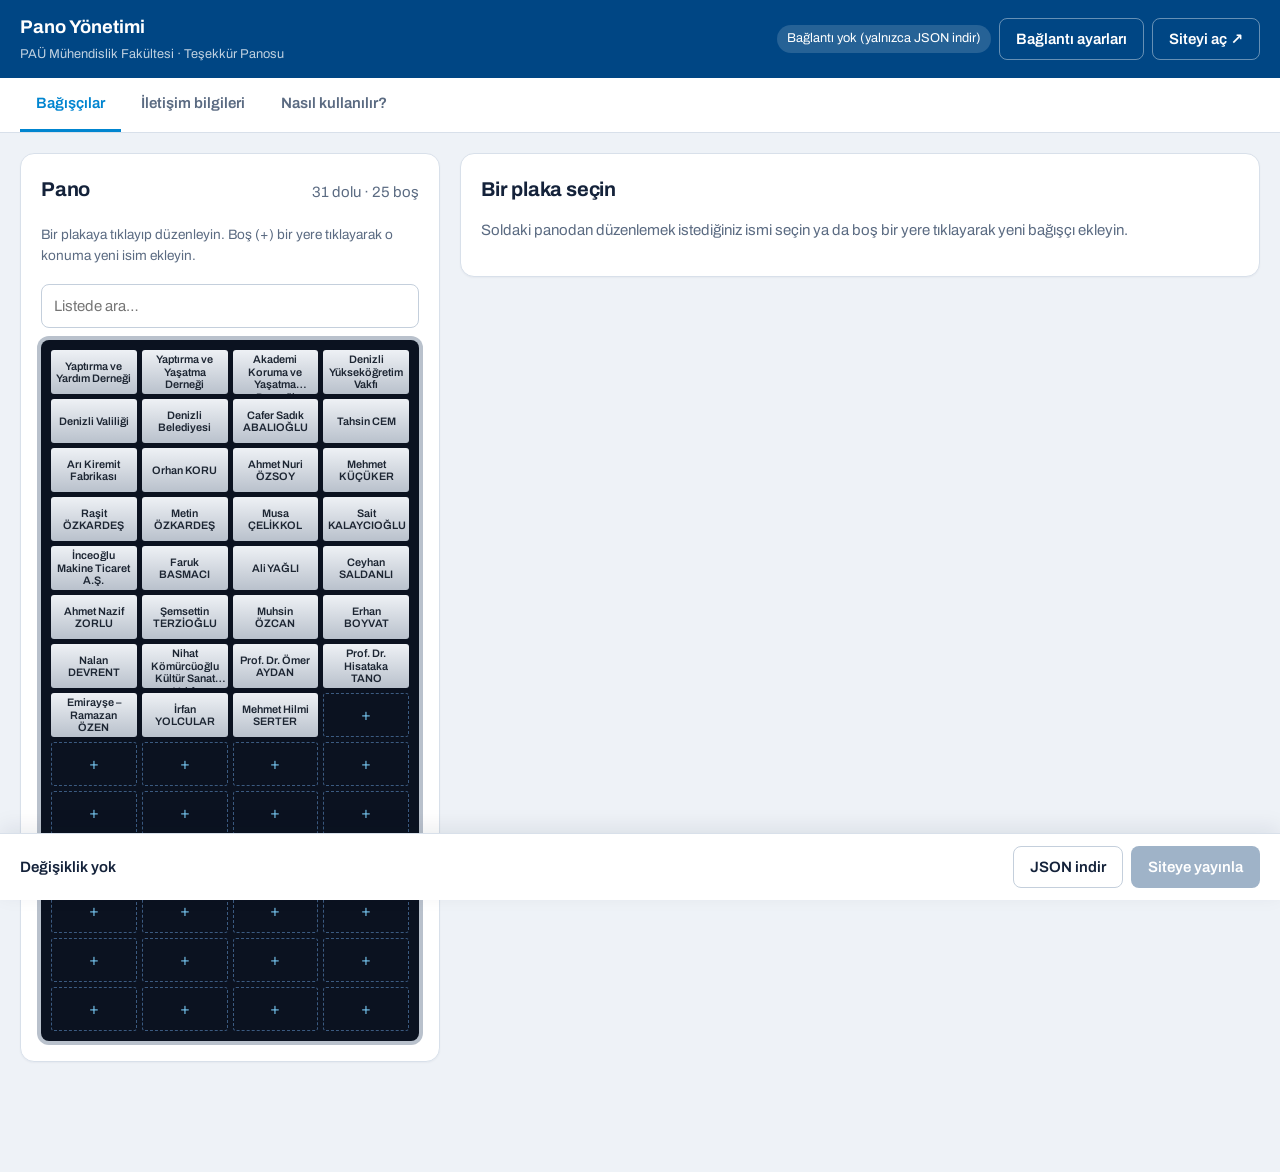
==== yonetim/index.html @ cf20b3f2 "PAÜ MF Teşekkür Panosu: ilk yayın Co-Authored-By: Claude Opus 5.5 <noreply@anthropic.com>" ====
<!doctype html>
<html lang="tr">
<head>
  <meta charset="utf-8">
  <meta name="viewport" content="width=device-width, initial-scale=1">
  <meta name="robots" content="noindex, nofollow">
  <title>Pano Yönetimi · PAÜ MF</title>
  <link rel="stylesheet" href="../css/tokens.css">
  <link rel="stylesheet" href="yonetim.css">
  <script type="module" src="yonetim.js"></script>
</head>
<body>
  <header class="ust">
    <div>
      <strong>Pano Yönetimi</strong>
      <span class="alt-yazi">PAÜ Mühendislik Fakültesi · Teşekkür Panosu</span>
    </div>
    <div class="ust__sag">
      <span class="baglanti" id="baglanti-durum">Bağlantı yok</span>
      <button type="button" class="dugme ikincil" id="ayarlar-ac">Bağlantı ayarları</button>
      <a class="dugme ikincil" href="../" target="_blank" rel="noopener">Siteyi aç ↗</a>
    </div>
  </header>

  <nav class="sekmeler" aria-label="Bölümler">
    <button type="button" class="sekme" aria-pressed="true" data-sekme="pano">Bağışçılar</button>
    <button type="button" class="sekme" aria-pressed="false" data-sekme="site">İletişim bilgileri</button>
    <button type="button" class="sekme" aria-pressed="false" data-sekme="yardim">Nasıl kullanılır?</button>
  </nav>

  <main>
    <!-- ============ BAĞIŞÇILAR ============ -->
    <section data-bolum="pano" class="duzen">
      <div class="sol">
        <div class="kart">
          <div class="kart__baslik">
            <h2>Pano</h2>
            <span class="soluk" id="pano-ozet"></span>
          </div>
          <p class="soluk kucuk">Bir plakaya tıklayıp düzenleyin. Boş (+) bir yere tıklayarak o konuma yeni isim ekleyin.</p>
          <input type="search" id="liste-ara" placeholder="Listede ara…" class="girdi">
          <div class="mini-pano" id="mini-pano"></div>
        </div>
      </div>

      <div class="sag">
        <div class="kart" id="bos-durum">
          <h2>Bir plaka seçin</h2>
          <p class="soluk">Soldaki panodan düzenlemek istediğiniz ismi seçin ya da boş bir yere tıklayarak yeni bağışçı ekleyin.</p>
        </div>

        <form class="kart" id="form" hidden novalidate>
          <div class="kart__baslik">
            <h2 id="form-baslik">Bağışçı</h2>
            <button type="button" class="dugme tehlike kucuk" id="sil">Panodan kaldır</button>
          </div>

          <fieldset>
            <legend>Plaka</legend>
            <label>Panodaki ad <span class="zorunlu">*</span>
              <input name="ad" class="girdi" required maxlength="120" placeholder="Ör. Raşit Özkardeş">
              <small>Fiziksel panoda yazdığı gibi. Kişilerde soyadı sitede otomatik BÜYÜK harf yazılır.</small>
            </label>
            <label>Kısa ad (isteğe bağlı)
              <input name="kisaAd" class="girdi" maxlength="60" placeholder="Uzun kurum adları için plakadaki kısa hâl">
            </label>
            <div class="satir3">
              <label>Tür
                <select name="tur" class="girdi">
                  <option value="kisi">Kişi</option>
                  <option value="kurum">Kurum / şirket</option>
                  <option value="dernek-vakif">Dernek / vakıf</option>
                </select>
              </label>
              <label>Satır (1–14)
                <input name="satir" type="number" min="1" max="14" class="girdi" required>
              </label>
              <label>Sütun (1–4)
                <input name="sutun" type="number" min="1" max="4" class="girdi" required>
              </label>
            </div>
            <p class="kucuk soluk">Bağlantı kimliği: <code id="kimlik">–</code> <span id="kimlik-not"></span></p>
          </fieldset>

          <fieldset>
            <legend>Fakülteye katkısı</legend>
            <div id="katki-liste" class="tekrar"></div>
            <button type="button" class="dugme ikincil kucuk" data-ekle="katki">+ Katkı ekle</button>
          </fieldset>

          <fieldset>
            <legend>Hakkında</legend>
            <div class="satir3">
              <label>Unvan / meslek
                <input name="unvan" class="girdi" maxlength="80" placeholder="Ör. Sanayici">
              </label>
              <label>Doğum yılı
                <input name="dogum" class="girdi" inputmode="numeric" maxlength="4" placeholder="Ör. 1920">
              </label>
              <label>Vefat yılı
                <input name="vefat" class="girdi" inputmode="numeric" maxlength="4" placeholder="Hayattaysa boş">
              </label>
            </div>
            <label>Tek satır özet
              <input name="ozet" class="girdi" maxlength="160" placeholder="Paylaşım önizlemesinde ve sayfanın üstünde görünür">
            </label>
            <label>Biyografi
              <textarea name="biyografi" class="girdi" rows="8" placeholder="Paragrafları boş bir satırla ayırın. Kendi cümlelerimizle yazın, başka siteden kopyalamayın."></textarea>
            </label>
          </fieldset>

          <fieldset>
            <legend>Kaynaklar</legend>
            <div id="kaynak-liste" class="tekrar"></div>
            <button type="button" class="dugme ikincil kucuk" data-ekle="kaynak">+ Kaynak ekle</button>
          </fieldset>

          <fieldset>
            <legend>Fotoğraf</legend>
            <div class="foto-alan">
              <div class="foto-onizleme" id="foto-onizleme">–</div>
              <div>
                <label class="onay"><input type="checkbox" id="foto-izin"> Aile / kurumdan fotoğraf izni alındı</label>
                <input type="file" id="foto-dosya" accept="image/*" disabled>
                <button type="button" class="dugme ikincil kucuk" id="foto-kaldir" hidden>Fotoğrafı kaldır</button>
                <small>İnternetten bulunan fotoğraf eklemeyin. Fotoğraf otomatik küçültülür (WebP).</small>
              </div>
            </div>
          </fieldset>

          <fieldset>
            <legend>Yayın</legend>
            <label>Araştırma durumu
              <select name="durum" class="girdi">
                <option value="dogrulandi">Doğrulandı (belge / resmi kaynak var)</option>
                <option value="ekip-notu">Kaynak bekleniyor</option>
                <option value="eksik">Bilgi eksik</option>
              </select>
            </label>
            <label class="onay"><input type="checkbox" name="yayinla"> Biyografiyi canlı sitede göster</label>
            <small>Hayattaki kişilerin biyografisi kendi onayları olmadan açılmaz. Kapalıyken sitede yalnızca ad ve katkı görünür; <code>?demo=1</code> ile hepsi görünür.</small>
          </fieldset>

          <div class="form-alt">
            <span class="hata" id="form-hata" role="alert"></span>
            <button type="button" class="dugme ikincil" id="vazgec">Vazgeç</button>
            <button type="submit" class="dugme birincil">Değişikliği uygula</button>
          </div>
        </form>
      </div>
    </section>

    <!-- ============ SİTE / İLETİŞİM ============ -->
    <section data-bolum="site" hidden>
      <form class="kart dar" id="site-form">
        <h2>İletişim bilgileri</h2>
        <p class="soluk">“Fakülteye katkı sunun” butonuna basınca açılan pencerede görünür.</p>
        <label>Başlık <input name="baslik" class="girdi"></label>
        <label>Açıklama <textarea name="aciklama" class="girdi" rows="3"></textarea></label>
        <div class="satir2">
          <label>Telefon <input name="telefon" class="girdi"></label>
          <label>E-posta <input name="eposta" type="email" class="girdi"></label>
        </div>
        <label>Adres <input name="adres" class="girdi"></label>
        <div class="form-alt"><button type="submit" class="dugme birincil">Değişikliği uygula</button></div>
      </form>
    </section>

    <!-- ============ YARDIM ============ -->
    <section data-bolum="yardim" hidden>
      <div class="kart dar yardim">
        <h2>Nasıl kullanılır?</h2>
        <ol>
          <li><strong>İsim eklemek:</strong> “Bağışçılar” sekmesinde panodaki boş (+) yere tıklayın, formu doldurun, <em>Değişikliği uygula</em>’ya basın.</li>
          <li><strong>İsim düzenlemek:</strong> Plakaya tıklayın, değiştirin, <em>Değişikliği uygula</em>.</li>
          <li><strong>İsim kaldırmak:</strong> Plakayı seçip <em>Panodan kaldır</em>.</li>
          <li><strong>Yayınlamak:</strong> Alttaki çubukta <em>Siteye yayınla</em>’ya basın. Site 1–2 dakika içinde güncellenir. Yayınlamadan sayfayı kapatırsanız değişiklikler kaybolur.</li>
        </ol>
        <h3>İlk kurulum (bir kez)</h3>
        <p>Yayınlamak için bu bilgisayarın GitHub’a bağlanması gerekir. Proje sorumlusundan bir <strong>erişim anahtarı (token)</strong> alın ve <em>Bağlantı ayarları</em>’na girin. Anahtar yalnızca bu tarayıcıda saklanır; ortak bilgisayarlarda iş bitince <em>Bağlantıyı kes</em>’e basın.</p>
        <p>Bağlantı yoksa <em>JSON indir</em> ile dosyayı indirip proje sorumlusuna gönderebilirsiniz.</p>
        <h3>Kurallar</h3>
        <ul>
          <li>Biyografiler kendi cümlelerimizle yazılır; başka siteden metin kopyalanmaz.</li>
          <li>Fotoğraf yalnızca aile/kurum izniyle eklenir.</li>
          <li>Cenaze, sağlık, aile içi olaylar gibi özel ayrıntılar yazılmaz.</li>
          <li>İç notlar buraya yazılmaz: bu dosyalar herkese açıktır.</li>
        </ul>
      </div>
    </section>
  </main>

  <!-- Alt çubuk -->
  <div class="yayin-cubugu" id="yayin-cubugu">
    <span id="degisiklik-yazi">Değişiklik yok</span>
    <div>
      <button type="button" class="dugme ikincil" id="json-indir">JSON indir</button>
      <button type="button" class="dugme birincil" id="yayinla" disabled>Siteye yayınla</button>
    </div>
  </div>

  <!-- Bağlantı ayarları -->
  <dialog id="ayarlar">
    <form method="dialog" class="kart" id="ayar-form">
      <h2>GitHub bağlantısı</h2>
      <p class="soluk kucuk">Sitenin kodunun bulunduğu depo. Token, yalnızca bu depoya “Contents: Read and write” izni olan <em>fine-grained</em> bir anahtar olmalı.</p>
      <div class="satir2">
        <label>Kullanıcı / kurum <input name="sahip" class="girdi" placeholder="ör. pau-mf" required></label>
        <label>Depo adı <input name="depo" class="girdi" placeholder="ör. tesekkur-panosu" required></label>
      </div>
      <div class="satir2">
        <label>Dal <input name="dal" class="girdi" value="main"></label>
        <label>Token <input name="token" type="password" class="girdi" autocomplete="off" placeholder="github_pat_…"></label>
      </div>
      <p class="hata" id="ayar-hata" role="alert"></p>
      <div class="form-alt">
        <button type="button" class="dugme tehlike" id="baglanti-kes">Bağlantıyı kes</button>
        <button value="iptal" class="dugme ikincil" formnovalidate>Kapat</button>
        <button type="button" class="dugme birincil" id="baglan">Bağlan ve test et</button>
      </div>
    </form>
  </dialog>

  <div class="bildirim" id="bildirim" role="status" aria-live="polite"></div>
</body>
</html>
---- css/tokens.css ----
/* =========================================================
   TASARIM DEĞİŞKENLERİ — renk, font, boşluk için TEK yer.
   Malzeme: fiziksel panonun gümüş plakaları ve siyah kadifesi,
   zemin: PAÜ logosunun laciverti.
   ========================================================= */

/* Archivo (değişken: kalınlık + genişlik). Başlıklar geniş kesim = plaka yazısı. */
@font-face {
  font-family: "Archivo";
  src: url("../assets/fonts/archivo-latin-wdth-normal.woff2") format("woff2");
  font-weight: 100 900; font-stretch: 62% 125%; font-display: swap;
  unicode-range: U+0000-00FF, U+0131, U+0152-0153, U+02BB-02BC, U+02C6, U+02DA, U+02DC, U+2000-206F, U+20AC, U+2122, U+2191, U+2193, U+2212, U+2215, U+FEFF, U+FFFD;
}
@font-face {
  font-family: "Archivo";
  src: url("../assets/fonts/archivo-latin-ext-wdth-normal.woff2") format("woff2");
  font-weight: 100 900; font-stretch: 62% 125%; font-display: swap;
  unicode-range: U+0100-02AF, U+0304, U+0308, U+0329, U+1E00-1E9F, U+1EF2-1EFF, U+2020, U+20A0-20AB, U+20AD-20C0, U+2113, U+2C60-2C7F, U+A720-A7FF;
}

:root {
  /* PAÜ kurumsal — pau.edu.tr ve logo */
  --pau-mavi: #0085d0;         /* pau.edu.tr ana mavi: etkileşim */
  --pau-lacivert: #004684;     /* pau.edu.tr koyu mavi */
  --pau-logo: #154280;         /* logodaki lacivert */
  --mavi-acik: #6cc0f0;        /* koyu zeminde bağlantı / odak */

  /* Zemin: logo laciverti (siyah değil) */
  --zemin: #0b1f3f;
  --zemin-2: #10294f;
  --cizgi: rgba(201, 209, 219, 0.16);
  --cizgi-guclu: rgba(201, 209, 219, 0.32);

  /* Pano: siyah kadife + gümüş */
  --kadife: #07090d;
  --plaka-1: #eef1f5;
  --plaka-2: #b9c1cc;
  --plaka-3: #d6dce4;
  --plaka-yazi: #1d2633;
  --plaka-yazi-soluk: #4a5566;
  --gumus: #c9d1db;

  /* Metin */
  --yazi: #f1f4f8;
  --yazi-soluk: #a8b7cb;

  /* Tipografi: tek aile, iki genişlik */
  --font: "Archivo", "Segoe UI", system-ui, -apple-system, sans-serif;
  --genis: 125%;               /* başlıklar */
  --yari-genis: 112%;

  /* Ölçek (1.25) */
  --t-kucuk: .8rem;
  --t-govde: 1rem;
  --t-buyuk: 1.25rem;
  --t-h3: 1.56rem;
  --t-h2: clamp(1.95rem, 6vw, 3.05rem);
  --t-h1: clamp(2.7rem, 11.5vw, 6.2rem);

  /* Boşluk ve ölçüler */
  --kenar: clamp(16px, 4vw, 40px);
  --icerik: 1120px;
  --okuma: 640px;

  /* Hareket */
  --yumusak: cubic-bezier(.2, .7, .2, 1);
  --hizli: 180ms;
}
---- yonetim/yonetim.css ----
/* Yönetim paneli — sade, okunaklı, personel için. */
* { box-sizing: border-box; }
body {
  margin: 0; padding-bottom: 90px;
  font-family: var(--font); font-size: 15px; line-height: 1.5;
  background: #eef2f7; color: #14223a;
}
h1, h2, h3 { font-family: var(--font); margin: 0 0 8px; letter-spacing: -.01em; }
h2 { font-size: 1.25rem; }
h3 { font-size: 1rem; margin-top: 20px; }
code { background: #e4eaf2; padding: 1px 6px; border-radius: 4px; font-size: .85em; }
.soluk { color: #5b6b82; }
.kucuk { font-size: .85rem; }
.zorunlu { color: #c0392b; }
[hidden] { display: none !important; }

.ust {
  display: flex; flex-wrap: wrap; gap: 12px; align-items: center; justify-content: space-between;
  padding: 14px 20px;
  background: var(--pau-lacivert); color: #fff;
}
.ust strong { font-family: var(--font); font-size: 1.15rem; display: block; }
.alt-yazi { font-size: .8rem; opacity: .75; }
.ust__sag { display: flex; flex-wrap: wrap; gap: 8px; align-items: center; }
.baglanti { font-size: .8rem; padding: 4px 10px; border-radius: 999px; background: rgba(255,255,255,.15); }
.baglanti.var { background: #1e9e63; }

.sekmeler { display: flex; gap: 4px; padding: 0 20px; background: #fff; border-bottom: 1px solid #d8e0ea; overflow-x: auto; }
.sekme { border: 0; background: none; padding: 14px 16px; font: inherit; font-weight: 600; color: #5b6b82; border-bottom: 3px solid transparent; cursor: pointer; white-space: nowrap; }
.sekme[aria-pressed="true"] { color: var(--pau-mavi); border-color: var(--pau-mavi); }

main { padding: 20px; max-width: 1280px; margin: 0 auto; }
.duzen { display: grid; gap: 20px; }
@media (min-width: 1000px) { .duzen { grid-template-columns: 420px 1fr; align-items: start; } .sol { position: sticky; top: 16px; } }

.kart { background: #fff; border: 1px solid #d8e0ea; border-radius: 14px; padding: 20px; box-shadow: 0 1px 2px rgba(10,30,60,.04); }
.kart.dar { max-width: 720px; }
.kart__baslik { display: flex; justify-content: space-between; align-items: center; gap: 12px; margin-bottom: 4px; }

.girdi {
  width: 100%; padding: 10px 12px; margin-top: 4px;
  border: 1px solid #c4cfdc; border-radius: 8px; background: #fff;
  font: inherit; color: inherit;
}
.girdi:focus { outline: none; border-color: var(--pau-mavi); box-shadow: 0 0 0 3px rgba(0,133,208,.18); }
textarea.girdi { resize: vertical; line-height: 1.6; }
label { display: block; font-weight: 600; font-size: .88rem; margin-top: 12px; }
label small, fieldset > small, .foto-alan small { display: block; font-weight: 400; color: #5b6b82; font-size: .8rem; margin-top: 4px; }
label.onay { display: flex; gap: 8px; align-items: center; font-weight: 500; }
fieldset { border: 0; border-top: 1px solid #e3e9f1; margin: 18px 0 0; padding: 14px 0 0; }
legend { font-family: var(--font); font-weight: 600; color: var(--pau-lacivert); padding-right: 8px; }
.satir2, .satir3 { display: grid; gap: 0 12px; }
@media (min-width: 600px) { .satir2 { grid-template-columns: 1fr 1fr; } .satir3 { grid-template-columns: 1.4fr 1fr 1fr; } }

.tekrar { display: grid; gap: 8px; margin: 8px 0; }
.tekrar__satir { display: grid; grid-template-columns: 110px 1fr auto; gap: 8px; align-items: center; }
.tekrar__satir .girdi { margin: 0; }
.tekrar__satir.kaynak { grid-template-columns: 1fr 1fr auto; }
@media (max-width: 600px) { .tekrar__satir, .tekrar__satir.kaynak { grid-template-columns: 1fr auto; } .tekrar__satir .girdi:first-child { grid-column: 1 / -1; } }

.dugme {
  display: inline-flex; align-items: center; justify-content: center; gap: 6px;
  padding: 9px 16px; border-radius: 8px; border: 1px solid transparent;
  font: inherit; font-weight: 600; cursor: pointer; text-decoration: none; white-space: nowrap;
}
.dugme.kucuk { padding: 6px 12px; font-size: .85rem; }
.dugme.birincil { background: var(--pau-mavi); color: #fff; }
.dugme.birincil:hover { background: var(--pau-lacivert); }
.dugme.birincil:disabled { background: #9fb3c8; cursor: not-allowed; }
.dugme.ikincil { background: #fff; color: #14223a; border-color: #c4cfdc; }
.ust .dugme.ikincil { background: transparent; color: #fff; border-color: rgba(255,255,255,.4); }
.dugme.ikincil:hover { border-color: var(--pau-mavi); }
.dugme.tehlike { background: #fff; color: #b42318; border-color: #f1b8b2; }
.dugme.tehlike:hover { background: #fdecea; }
.dugme.sil-satir { padding: 6px 10px; color: #b42318; background: none; border-color: #e3e9f1; }

.form-alt { display: flex; flex-wrap: wrap; gap: 10px; align-items: center; justify-content: flex-end; margin-top: 22px; }
.hata { color: #b42318; font-weight: 600; margin-right: auto; }

/* Mini pano */
.mini-pano {
  display: grid; grid-template-columns: repeat(4, 1fr); gap: 5px;
  margin-top: 12px; padding: 10px; border-radius: 8px;
  background: #0b1220; box-shadow: 0 0 0 4px #b9c1cc;
}
.hucre {
  height: 44px; padding: 3px 5px; border-radius: 3px; border: 0; cursor: pointer;
  font: inherit; font-size: .68rem; line-height: 1.15; font-weight: 600; text-align: center;
  background: linear-gradient(180deg, #eef1f5, #b9c1cc); color: #1d2633;
  overflow: hidden; display: -webkit-box; -webkit-line-clamp: 3; -webkit-box-orient: vertical;
}
.hucre.bos { background: transparent; border: 1px dashed #3b5a80; color: #7fd3ff; font-size: 1rem; font-weight: 300; display: block; }
.hucre.secili { outline: 3px solid var(--mavi-acik); outline-offset: 1px; }
.hucre.degisti { box-shadow: inset 0 0 0 2px #f5b400; }
.hucre.soluk-h { opacity: .25; }
.hucre:focus-visible { outline: 3px solid #f5b400; }

.foto-alan { display: flex; gap: 16px; align-items: flex-start; }
.foto-onizleme { width: 96px; height: 96px; flex: none; border-radius: 50%; background: #e4eaf2; display: grid; place-items: center; overflow: hidden; color: #5b6b82; }
.foto-onizleme img { width: 100%; height: 100%; object-fit: cover; }
#foto-dosya { margin: 8px 0; display: block; }

.yayin-cubugu {
  position: fixed; left: 0; right: 0; bottom: 0; z-index: 10;
  display: flex; flex-wrap: wrap; gap: 10px; align-items: center; justify-content: space-between;
  padding: 12px 20px; background: #fff; border-top: 1px solid #d8e0ea;
  box-shadow: 0 -6px 20px rgba(10,30,60,.08);
}
.yayin-cubugu > div { display: flex; gap: 8px; }
.yayin-cubugu.var { background: #fff8e1; border-color: #f5d27a; }
#degisiklik-yazi { font-weight: 600; }

dialog { border: 0; padding: 0; border-radius: 16px; width: min(640px, calc(100vw - 24px)); box-shadow: 0 30px 80px rgba(0,0,0,.35); }
dialog::backdrop { background: rgba(10, 20, 40, .55); }
dialog .kart { border: 0; }

.bildirim {
  position: fixed; left: 50%; bottom: 84px; z-index: 20; transform: translate(-50%, 20px);
  padding: 12px 18px; border-radius: 10px; background: #14223a; color: #fff; font-weight: 600;
  opacity: 0; pointer-events: none; transition: opacity .25s, transform .25s; max-width: calc(100vw - 32px);
}
.bildirim.acik { opacity: 1; transform: translate(-50%, 0); }
.bildirim.hata-b { background: #b42318; }

.yardim li { margin-bottom: 8px; }
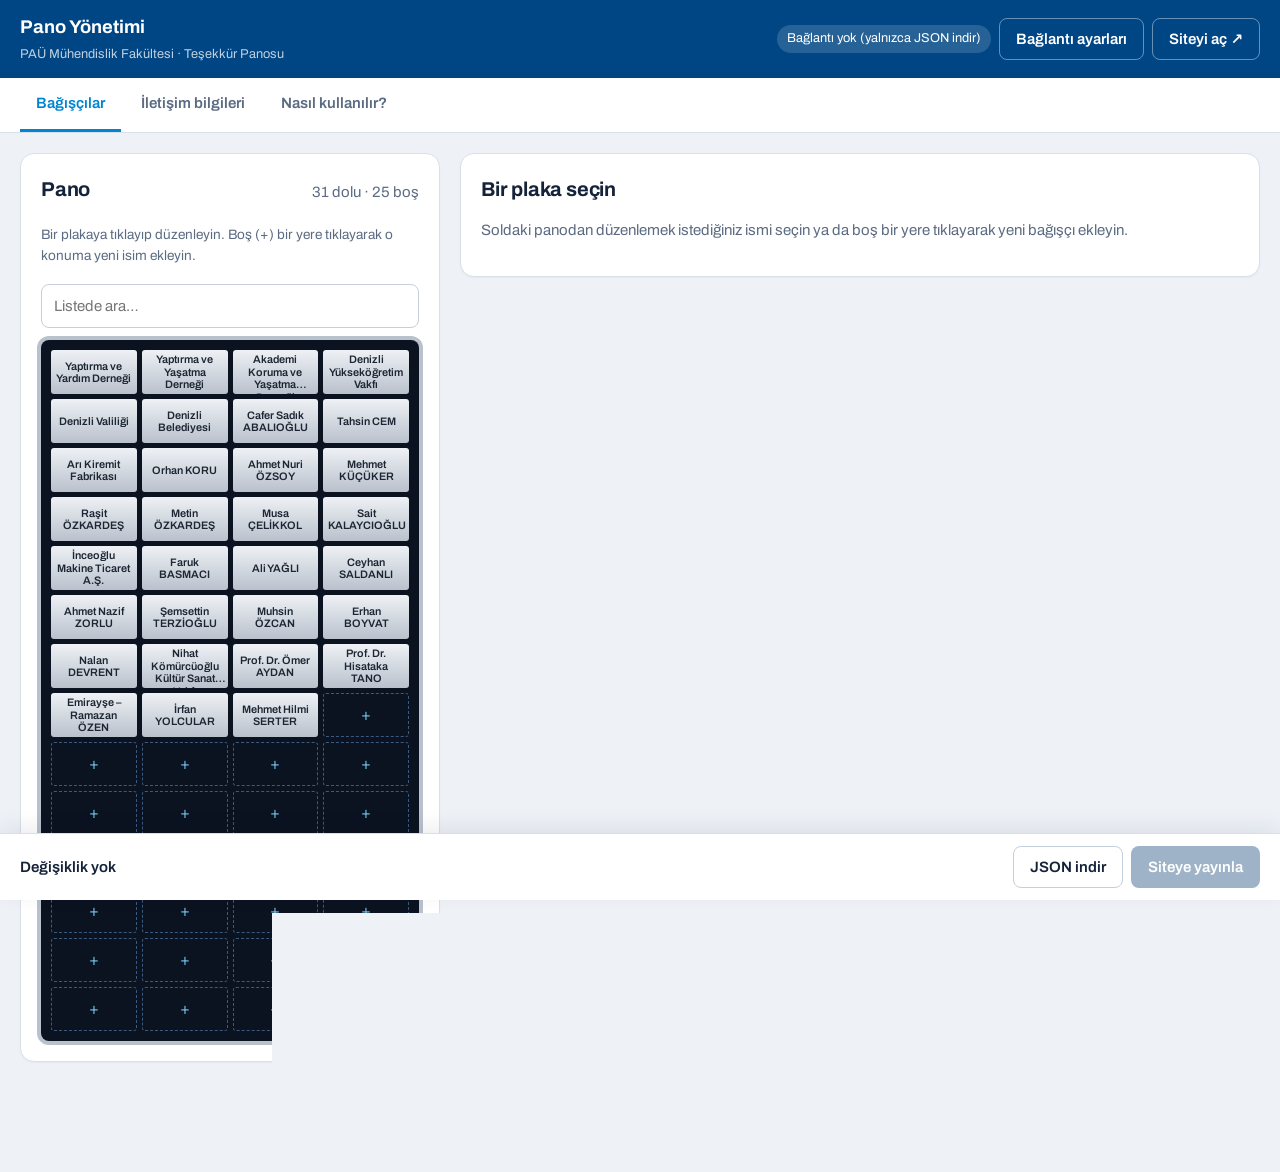
==== commit d3b946f8: "Demo modu kaldırıldı; alt bilgide personel bağlantısı Co-Authored-By: Claude Opus 5.5 <noreply@anthr" ====
--- a/yonetim/index.html
+++ b/yonetim/index.html
@@ -5,6 +5,7 @@
   <meta name="viewport" content="width=device-width, initial-scale=1">
   <meta name="robots" content="noindex, nofollow">
   <title>Pano Yönetimi · PAÜ MF</title>
+  <link rel="icon" href="../assets/logo/muhendislik-logo.webp" type="image/webp">
   <link rel="stylesheet" href="../css/tokens.css">
   <link rel="stylesheet" href="yonetim.css">
   <script type="module" src="yonetim.js"></script>
@@ -138,7 +139,7 @@
               </select>
             </label>
             <label class="onay"><input type="checkbox" name="yayinla"> Biyografiyi canlı sitede göster</label>
-            <small>Hayattaki kişilerin biyografisi kendi onayları olmadan açılmaz. Kapalıyken sitede yalnızca ad ve katkı görünür; <code>?demo=1</code> ile hepsi görünür.</small>
+            <small>Hayattaki kişilerin biyografisi kendi onayları olmadan açılmaz. Kapalıyken sitede yalnızca ad ve katkı görünür. Kişi ya da ailesi itiraz ederse bu kutuyu kapatın.</small>
           </fieldset>
 
           <div class="form-alt">
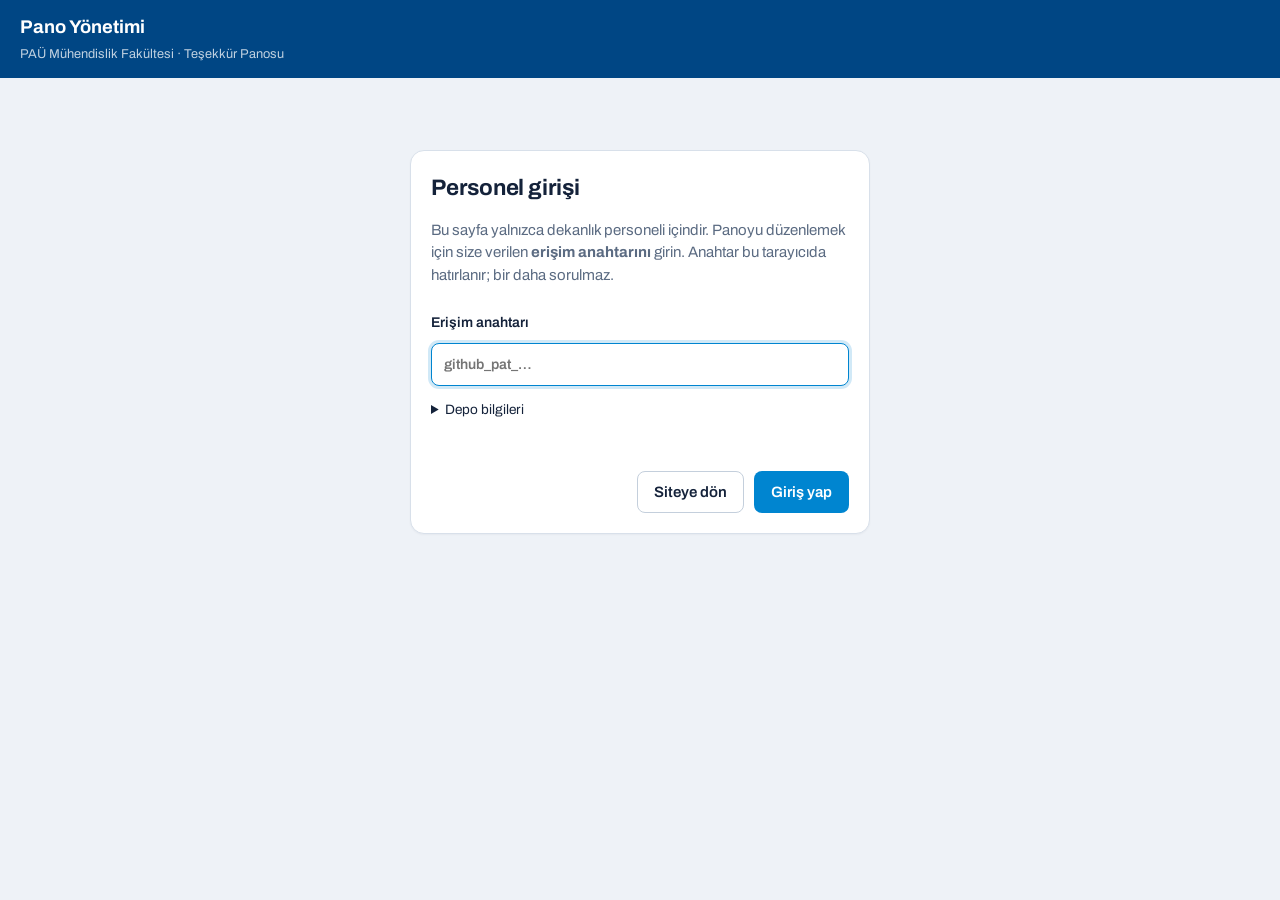
==== commit 38404b6c: "Yönetim paneli: erişim anahtarı olmadan kilitli Co-Authored-By: Claude Opus 5.5 <noreply@anthropic.c" ====
--- a/yonetim/index.html
+++ b/yonetim/index.html
@@ -10,7 +10,7 @@
   <link rel="stylesheet" href="yonetim.css">
   <script type="module" src="yonetim.js"></script>
 </head>
-<body>
+<body class="kilitli">
   <header class="ust">
     <div>
       <strong>Pano Yönetimi</strong>
@@ -22,6 +22,27 @@
       <a class="dugme ikincil" href="../" target="_blank" rel="noopener">Siteyi aç ↗</a>
     </div>
   </header>
+
+  <!-- ============ GİRİŞ (anahtar yokken yalnızca bu görünür) ============ -->
+  <section class="giris-ekrani" id="giris" aria-labelledby="giris-baslik">
+    <form class="kart dar" id="giris-form" novalidate>
+      <h1 id="giris-baslik">Personel girişi</h1>
+      <p class="soluk">Bu sayfa yalnızca dekanlık personeli içindir. Panoyu düzenlemek için size verilen <strong>erişim anahtarını</strong> girin. Anahtar bu tarayıcıda hatırlanır; bir daha sorulmaz.</p>
+      <label>Erişim anahtarı <input name="token" type="password" class="girdi" autocomplete="off" placeholder="github_pat_…" required></label>
+      <details class="kucuk">
+        <summary>Depo bilgileri</summary>
+        <div class="satir2">
+          <label>Kullanıcı / kurum <input name="sahip" class="girdi"></label>
+          <label>Depo adı <input name="depo" class="girdi"></label>
+        </div>
+      </details>
+      <p class="hata" id="giris-hata" role="alert"></p>
+      <div class="form-alt">
+        <a class="dugme ikincil" href="../">Siteye dön</a>
+        <button type="submit" class="dugme birincil" id="giris-dugme">Giriş yap</button>
+      </div>
+    </form>
+  </section>
 
   <nav class="sekmeler" aria-label="Bölümler">
     <button type="button" class="sekme" aria-pressed="true" data-sekme="pano">Bağışçılar</button>
@@ -178,8 +199,8 @@
           <li><strong>Yayınlamak:</strong> Alttaki çubukta <em>Siteye yayınla</em>’ya basın. Site 1–2 dakika içinde güncellenir. Yayınlamadan sayfayı kapatırsanız değişiklikler kaybolur.</li>
         </ol>
         <h3>İlk kurulum (bir kez)</h3>
-        <p>Yayınlamak için bu bilgisayarın GitHub’a bağlanması gerekir. Proje sorumlusundan bir <strong>erişim anahtarı (token)</strong> alın ve <em>Bağlantı ayarları</em>’na girin. Anahtar yalnızca bu tarayıcıda saklanır; ortak bilgisayarlarda iş bitince <em>Bağlantıyı kes</em>’e basın.</p>
-        <p>Bağlantı yoksa <em>JSON indir</em> ile dosyayı indirip proje sorumlusuna gönderebilirsiniz.</p>
+        <p>Panoyu düzenlemek için proje sorumlusundan bir <strong>erişim anahtarı (token)</strong> alın ve giriş ekranına girin. Anahtar yalnızca bu tarayıcıda saklanır; ortak bilgisayarlarda iş bitince <em>Bağlantı ayarları → Çıkış yap</em>’a basın.</p>
+        <p>Yayınlama hata verirse <em>JSON indir</em> ile dosyayı indirip proje sorumlusuna gönderebilirsiniz.</p>
         <h3>Kurallar</h3>
         <ul>
           <li>Biyografiler kendi cümlelerimizle yazılır; başka siteden metin kopyalanmaz.</li>
@@ -215,7 +236,7 @@
       </div>
       <p class="hata" id="ayar-hata" role="alert"></p>
       <div class="form-alt">
-        <button type="button" class="dugme tehlike" id="baglanti-kes">Bağlantıyı kes</button>
+        <button type="button" class="dugme tehlike" id="baglanti-kes">Çıkış yap</button>
         <button value="iptal" class="dugme ikincil" formnovalidate>Kapat</button>
         <button type="button" class="dugme birincil" id="baglan">Bağlan ve test et</button>
       </div>
--- a/yonetim/yonetim.css
+++ b/yonetim/yonetim.css
@@ -123,3 +123,19 @@
 .bildirim.hata-b { background: #b42318; }
 
 .yardim li { margin-bottom: 8px; }
+
+/* ---------- Kilit: erişim anahtarı yokken yalnızca giriş ekranı ---------- */
+body.kilitli .sekmeler,
+body.kilitli main,
+body.kilitli .yayin-cubugu,
+body.kilitli #baglanti-durum,
+body.kilitli #ayarlar-ac,
+body.kilitli .ust__sag a { display: none !important; }
+body:not(.kilitli) .giris-ekrani { display: none; }
+.giris-ekrani { display: grid; justify-items: center; padding: clamp(24px, 8vh, 80px) 16px; }
+.giris-ekrani .kart { width: 100%; max-width: 460px; display: grid; gap: 14px; }
+.giris-ekrani h1 { margin: 0; font-size: 1.4rem; }
+.giris-ekrani p { margin: 0; }
+.giris-ekrani label { display: grid; gap: 6px; }
+.giris-ekrani details summary { cursor: pointer; }
+.giris-ekrani details .satir2 { margin-top: 10px; }
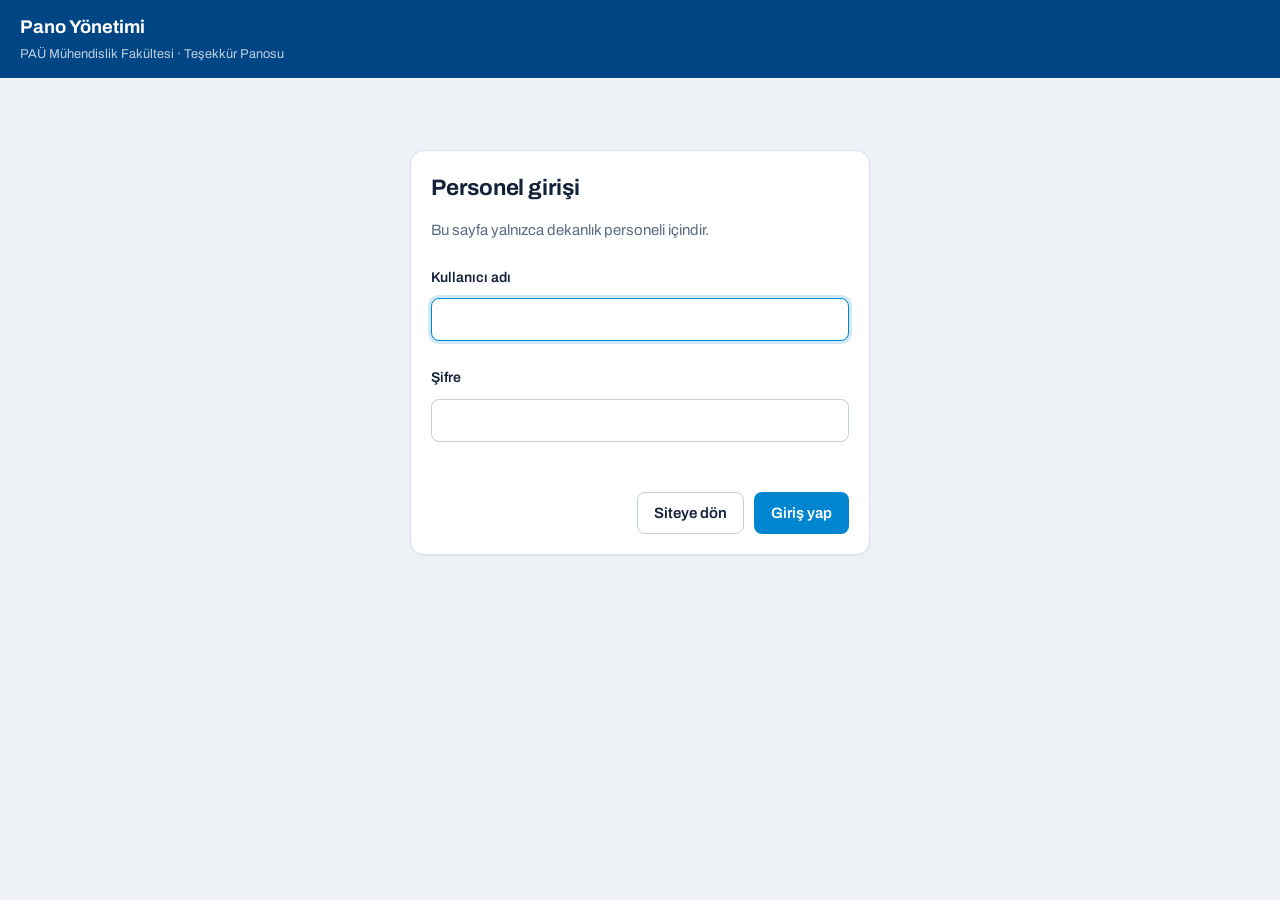
==== commit 77cc4412: "Yönetim paneli: kullanıcı adı ve şifreyle giriş (şifreli anahtar) Co-Authored-By: Claude Opus 5.5 <n" ====
--- a/yonetim/index.html
+++ b/yonetim/index.html
@@ -6,9 +6,9 @@
   <meta name="robots" content="noindex, nofollow">
   <title>Pano Yönetimi · PAÜ MF</title>
   <link rel="icon" href="../assets/logo/muhendislik-logo.webp" type="image/webp">
-  <link rel="stylesheet" href="../css/tokens.css">
-  <link rel="stylesheet" href="yonetim.css">
-  <script type="module" src="yonetim.js"></script>
+  <link rel="stylesheet" href="../css/tokens.css?v=20261119t">
+  <link rel="stylesheet" href="yonetim.css?v=20261119t">
+  <script type="module" src="yonetim.js?v=20261119t"></script>
 </head>
 <body class="kilitli">
   <header class="ust">
@@ -17,8 +17,8 @@
       <span class="alt-yazi">PAÜ Mühendislik Fakültesi · Teşekkür Panosu</span>
     </div>
     <div class="ust__sag">
-      <span class="baglanti" id="baglanti-durum">Bağlantı yok</span>
-      <button type="button" class="dugme ikincil" id="ayarlar-ac">Bağlantı ayarları</button>
+      <span class="baglanti" id="baglanti-durum">Oturum açık</span>
+      <button type="button" class="dugme ikincil" id="cikis">Çıkış yap</button>
       <a class="dugme ikincil" href="../" target="_blank" rel="noopener">Siteyi aç ↗</a>
     </div>
   </header>
@@ -27,15 +27,9 @@
   <section class="giris-ekrani" id="giris" aria-labelledby="giris-baslik">
     <form class="kart dar" id="giris-form" novalidate>
       <h1 id="giris-baslik">Personel girişi</h1>
-      <p class="soluk">Bu sayfa yalnızca dekanlık personeli içindir. Panoyu düzenlemek için size verilen <strong>erişim anahtarını</strong> girin. Anahtar bu tarayıcıda hatırlanır; bir daha sorulmaz.</p>
-      <label>Erişim anahtarı <input name="token" type="password" class="girdi" autocomplete="off" placeholder="github_pat_…" required></label>
-      <details class="kucuk">
-        <summary>Depo bilgileri</summary>
-        <div class="satir2">
-          <label>Kullanıcı / kurum <input name="sahip" class="girdi"></label>
-          <label>Depo adı <input name="depo" class="girdi"></label>
-        </div>
-      </details>
+      <p class="soluk">Bu sayfa yalnızca dekanlık personeli içindir.</p>
+      <label>Kullanıcı adı <input name="kullanici" class="girdi" autocomplete="username" autocapitalize="none" spellcheck="false" required></label>
+      <label>Şifre <input name="sifre" type="password" class="girdi" autocomplete="current-password" required></label>
       <p class="hata" id="giris-hata" role="alert"></p>
       <div class="form-alt">
         <a class="dugme ikincil" href="../">Siteye dön</a>
@@ -198,8 +192,8 @@
           <li><strong>İsim kaldırmak:</strong> Plakayı seçip <em>Panodan kaldır</em>.</li>
           <li><strong>Yayınlamak:</strong> Alttaki çubukta <em>Siteye yayınla</em>’ya basın. Site 1–2 dakika içinde güncellenir. Yayınlamadan sayfayı kapatırsanız değişiklikler kaybolur.</li>
         </ol>
-        <h3>İlk kurulum (bir kez)</h3>
-        <p>Panoyu düzenlemek için proje sorumlusundan bir <strong>erişim anahtarı (token)</strong> alın ve giriş ekranına girin. Anahtar yalnızca bu tarayıcıda saklanır; ortak bilgisayarlarda iş bitince <em>Bağlantı ayarları → Çıkış yap</em>’a basın.</p>
+        <h3>Giriş ve çıkış</h3>
+        <p>Panele proje sorumlusunun verdiği <strong>kullanıcı adı ve şifreyle</strong> girilir. Tarayıcı kapanınca oturum biter. Ortak bilgisayarlarda iş bitince sağ üstteki <em>Çıkış yap</em>’a basın.</p>
         <p>Yayınlama hata verirse <em>JSON indir</em> ile dosyayı indirip proje sorumlusuna gönderebilirsiniz.</p>
         <h3>Kurallar</h3>
         <ul>
@@ -221,27 +215,6 @@
     </div>
   </div>
 
-  <!-- Bağlantı ayarları -->
-  <dialog id="ayarlar">
-    <form method="dialog" class="kart" id="ayar-form">
-      <h2>GitHub bağlantısı</h2>
-      <p class="soluk kucuk">Sitenin kodunun bulunduğu depo. Token, yalnızca bu depoya “Contents: Read and write” izni olan <em>fine-grained</em> bir anahtar olmalı.</p>
-      <div class="satir2">
-        <label>Kullanıcı / kurum <input name="sahip" class="girdi" placeholder="ör. pau-mf" required></label>
-        <label>Depo adı <input name="depo" class="girdi" placeholder="ör. tesekkur-panosu" required></label>
-      </div>
-      <div class="satir2">
-        <label>Dal <input name="dal" class="girdi" value="main"></label>
-        <label>Token <input name="token" type="password" class="girdi" autocomplete="off" placeholder="github_pat_…"></label>
-      </div>
-      <p class="hata" id="ayar-hata" role="alert"></p>
-      <div class="form-alt">
-        <button type="button" class="dugme tehlike" id="baglanti-kes">Çıkış yap</button>
-        <button value="iptal" class="dugme ikincil" formnovalidate>Kapat</button>
-        <button type="button" class="dugme birincil" id="baglan">Bağlan ve test et</button>
-      </div>
-    </form>
-  </dialog>
 
   <div class="bildirim" id="bildirim" role="status" aria-live="polite"></div>
 </body>
--- a/yonetim/yonetim.css
+++ b/yonetim/yonetim.css
@@ -129,7 +129,7 @@
 body.kilitli main,
 body.kilitli .yayin-cubugu,
 body.kilitli #baglanti-durum,
-body.kilitli #ayarlar-ac,
+body.kilitli #cikis,
 body.kilitli .ust__sag a { display: none !important; }
 body:not(.kilitli) .giris-ekrani { display: none; }
 .giris-ekrani { display: grid; justify-items: center; padding: clamp(24px, 8vh, 80px) 16px; }
